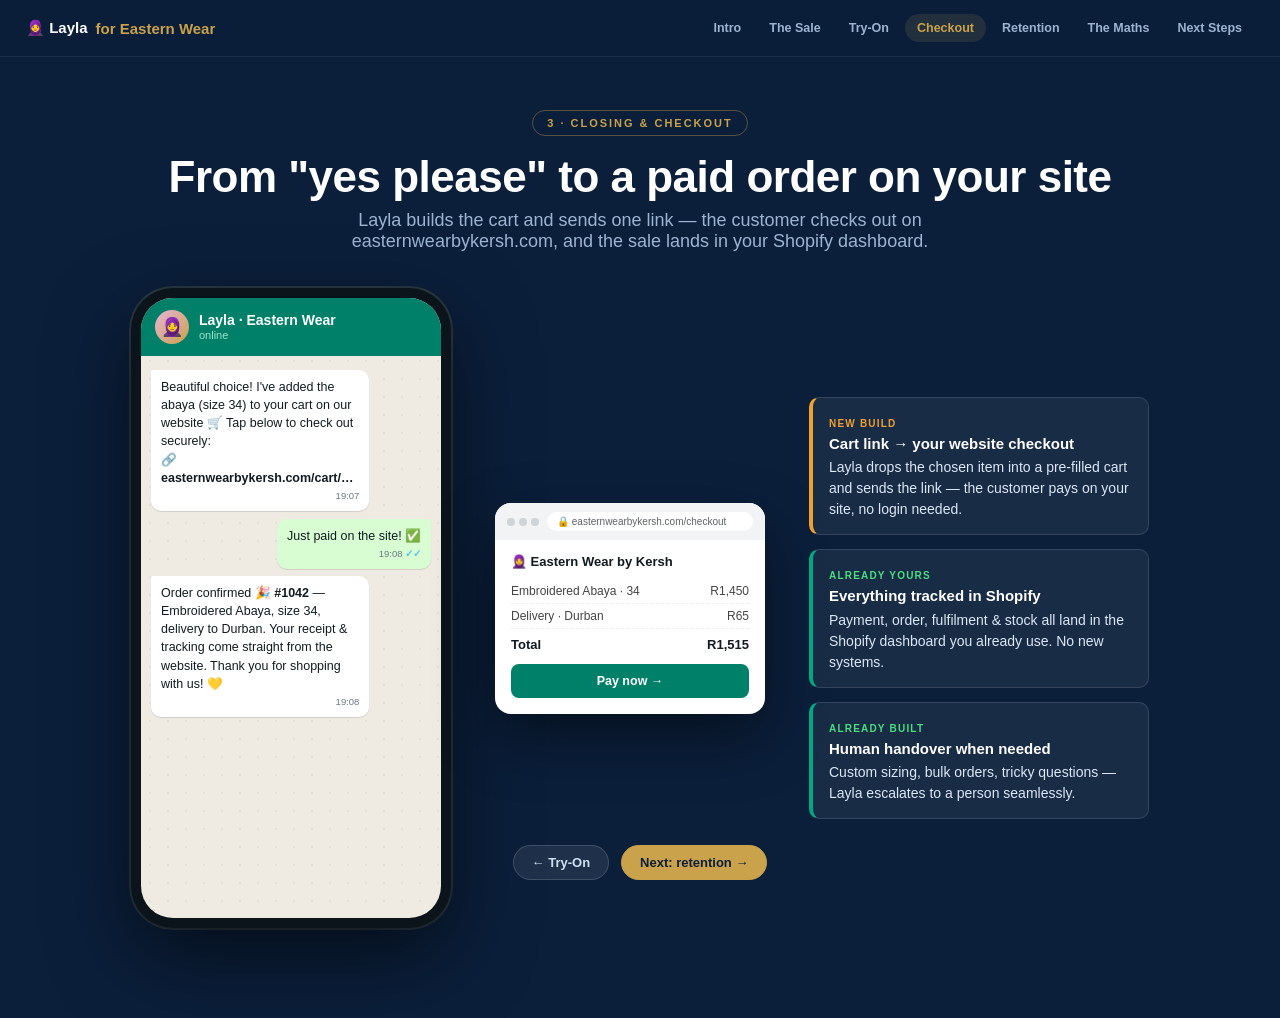
==== checkout.html @ 4622d0f3 "Multi-page pitch site: Layla repurposed for Eastern Wear Static site (one page per section) covering" ====
<!DOCTYPE html>
<html lang="en">
<head>
<meta charset="utf-8" />
<meta name="viewport" content="width=device-width, initial-scale=1" />
<title>Checkout — Layla for Eastern Wear</title>
<link rel="icon" href="data:image/svg+xml,<svg xmlns='http://www.w3.org/2000/svg' viewBox='0 0 100 100'><text y='.9em' font-size='90'>🧕</text></svg>" />
<link rel="stylesheet" href="styles.css" />
</head>
<body>

<nav class="topnav">
  <a class="brand" href="index.html">🧕 Layla <span>for Eastern Wear</span></a>
  <div class="links">
    <a href="index.html">Intro</a>
    <a href="conversation.html">The Sale</a>
    <a href="tryon.html">Try-On</a>
    <a href="checkout.html" class="on">Checkout</a>
    <a href="retention.html">Retention</a>
    <a href="reuse.html">The Maths</a>
    <a href="next-steps.html">Next Steps</a>
  </div>
</nav>

<section class="scene">
  <span class="scene-tag">3 · Closing &amp; checkout</span>
  <h2>From "yes please" to a paid order on your site</h2>
  <p class="sub">Layla builds the cart and sends one link — the customer checks out on easternwearbykersh.com, and the sale lands in your Shopify dashboard.</p>
  <div class="stage">
    <div class="phone"><div class="screen">
      <div class="wa-header"><div class="wa-avatar">🧕</div><div><div class="wa-name">Layla · Eastern Wear</div><div class="wa-sub online">online</div></div></div>
      <div class="chat">
        <div class="b in" style="animation-delay:.8s">Beautiful choice! I've added the abaya (size 34) to your cart on our website 🛒 Tap below to check out securely:<br/>🔗 <b>easternwearbykersh.com/cart/…</b><span class="t">19:07</span></div>
        <div class="b out" style="animation-delay:2.2s">Just paid on the site! ✅<span class="t">19:08 <span class="tick">✓✓</span></span></div>
        <div class="b in" style="animation-delay:3.6s">Order confirmed 🎉 <b>#1042</b> — Embroidered Abaya, size 34, delivery to Durban. Your receipt &amp; tracking come straight from the website. Thank you for shopping with us! 💛<span class="t">19:08</span></div>
      </div>
    </div></div>
    <div class="browser">
      <div class="bar"><span class="dots3"><i></i><i></i><i></i></span><span class="url">🔒 easternwearbykersh.com/checkout</span></div>
      <div class="body">
        <div class="shop">🧕 Eastern Wear by Kersh</div>
        <div class="line"><span>Embroidered Abaya · 34</span><span>R1,450</span></div>
        <div class="line"><span>Delivery · Durban</span><span>R65</span></div>
        <div class="tot"><span>Total</span><span>R1,515</span></div>
        <div class="pay">Pay now →</div>
      </div>
    </div>
    <div class="captions">
      <div class="cap-item new" style="animation-delay:1s"><span class="tag">New build</span><b>Cart link → your website checkout</b>Layla drops the chosen item into a pre-filled cart and sends the link — the customer pays on your site, no login needed.</div>
      <div class="cap-item keep" style="animation-delay:2.6s"><span class="tag">Already yours</span><b>Everything tracked in Shopify</b>Payment, order, fulfilment &amp; stock all land in the Shopify dashboard you already use. No new systems.</div>
      <div class="cap-item keep" style="animation-delay:4s"><span class="tag">Already built</span><b>Human handover when needed</b>Custom sizing, bulk orders, tricky questions — Layla escalates to a person seamlessly.</div>
    </div>
  </div>
</section>

<div class="pager">
  <a href="tryon.html">← Try-On</a>
  <a href="retention.html" class="primary">Next: retention →</a>
</div>

<script>
  const chat=document.querySelector('.chat');
  const end=Date.now()+12000;
  const iv=setInterval(()=>{chat.scrollTop=chat.scrollHeight;if(Date.now()>end)clearInterval(iv)},250);
</script>

</body>
</html>
---- styles.css ----
:root{
  --navy:#0b1f3b; --accent:#0a84ff; --gold:#c9a24b; --green:#00a884; --green-dark:#008069;
  --wa-bg:#efeae2; --wa-out:#d9fdd3; --ink:#111b21; --muted:#667781;
  --card:#ffffff; --border:#e3e3e3; --amber:#f0a030;
}
*{box-sizing:border-box;margin:0;padding:0}
html{scroll-behavior:smooth}
body{
  font-family:-apple-system,BlinkMacSystemFont,"Segoe UI",Roboto,Helvetica,Arial,sans-serif;
  background:var(--navy); color:var(--ink); overflow-x:hidden; min-height:100vh;
  display:flex; flex-direction:column;
}

/* ---------- top nav ---------- */
.topnav{
  position:fixed; top:0; left:0; right:0; z-index:50;
  display:flex; align-items:center; justify-content:space-between;
  padding:14px 26px; background:rgba(11,31,59,.85); backdrop-filter:blur(10px);
  border-bottom:1px solid rgba(255,255,255,.08);
}
.topnav .brand{color:#fff;font-weight:800;font-size:15px;text-decoration:none;display:flex;align-items:center;gap:8px}
.topnav .brand span{color:var(--gold)}
.topnav .links{display:flex;gap:4px}
.topnav .links a{
  color:#9db4d0;text-decoration:none;font-size:12.5px;font-weight:600;padding:7px 12px;border-radius:999px;transition:.2s;
}
.topnav .links a:hover{color:#fff;background:rgba(255,255,255,.08)}
.topnav .links a.on{color:var(--gold);background:rgba(201,162,75,.12)}

/* ---------- scene ---------- */
.scene{
  flex:1; display:flex; flex-direction:column; align-items:center; justify-content:center;
  padding:110px 24px 90px; position:relative;
}
.scene h2{
  font-size:clamp(26px,4vw,44px); color:#fff; font-weight:800; letter-spacing:-.5px;
  margin-bottom:8px; text-align:center;
}
.scene .sub{color:#9db4d0; font-size:clamp(14px,1.6vw,18px); margin-bottom:36px; text-align:center; max-width:640px}
.stage{display:flex; gap:44px; align-items:center; justify-content:center; flex-wrap:wrap; width:100%; max-width:1150px}
.scene-tag{
  display:inline-block; font-size:11px; font-weight:700; letter-spacing:.18em; text-transform:uppercase;
  color:var(--gold); border:1px solid rgba(201,162,75,.4); padding:6px 14px; border-radius:999px; margin-bottom:16px;
  opacity:0; transform:translateY(10px); animation:fadeUp .6s .1s forwards;
}

/* ---------- pager (prev / next) ---------- */
.pager{
  position:fixed; bottom:20px; left:0; right:0; z-index:40;
  display:flex; justify-content:center; gap:12px; pointer-events:none;
}
.pager a{
  pointer-events:auto; color:#cfe0f0; text-decoration:none; font-size:13px; font-weight:600;
  background:rgba(255,255,255,.08); border:1px solid rgba(255,255,255,.15);
  padding:9px 18px; border-radius:999px; transition:.2s;
}
.pager a:hover{background:rgba(255,255,255,.18);color:#fff}
.pager a.primary{background:var(--gold);border-color:var(--gold);color:#0b1f3b;font-weight:700}
.pager a.primary:hover{background:#d9b563}

/* ---------- phone ---------- */
.phone{
  width:320px; height:640px; background:#0b141a; border-radius:42px; padding:10px;
  box-shadow:0 30px 80px rgba(0,0,0,.55), 0 0 0 2px #2a3942; flex-shrink:0;
  opacity:0; transform:translateY(40px) scale(.95);
  animation:phoneIn .7s .2s cubic-bezier(.2,.8,.25,1) forwards;
}
.screen{width:100%; height:100%; border-radius:32px; overflow:hidden; display:flex; flex-direction:column;
  background:var(--wa-bg);
  background-image:radial-gradient(rgba(0,0,0,.045) 1px, transparent 1px); background-size:18px 18px;}
.wa-header{
  background:var(--green-dark); color:#fff; padding:12px 14px; display:flex; align-items:center; gap:10px; flex-shrink:0;
}
.wa-avatar{width:34px;height:34px;border-radius:50%;background:linear-gradient(135deg,#e8b4d8,#c9a24b);display:flex;align-items:center;justify-content:center;font-size:18px}
.wa-name{font-size:14px;font-weight:600;line-height:1.1}
.wa-sub{font-size:11px;opacity:.85}
.wa-sub.online{color:#b8f5d8}
.chat{flex:1;padding:14px 10px;display:flex;flex-direction:column;gap:8px;overflow:hidden}

/* ---------- bubbles ---------- */
.b{max-width:78%;padding:8px 10px;border-radius:10px;font-size:12.5px;line-height:1.45;position:relative;
  opacity:0;transform:translateY(14px) scale(.96);box-shadow:0 1px 1px rgba(0,0,0,.12);
  animation:bubbleIn .45s cubic-bezier(.2,.9,.3,1.2) forwards}
.b.in{align-self:flex-start;background:#fff;border-top-left-radius:2px}
.b.out{align-self:flex-end;background:var(--wa-out);border-top-right-radius:2px}
.b .t{display:block;font-size:9.5px;color:var(--muted);text-align:right;margin-top:2px}
.b .t .tick{color:#53bdeb;font-weight:700}
.b .cap{font-size:10.5px;color:var(--muted);margin-top:4px}
.b a{color:#0a84ff}

/* garment card inside bubble */
.garment{border-radius:8px;overflow:hidden;margin-bottom:6px}
.garment .img{height:110px;display:flex;align-items:center;justify-content:center;font-size:52px;
  background:linear-gradient(135deg,#f6d5e0 0%,#e8b4d8 40%,#b98ac9 100%)}
.garment.g2 .img{background:linear-gradient(135deg,#f8e3c0 0%,#e9b86a 45%,#b3712e 100%)}
.garment.g3 .img{background:linear-gradient(135deg,#cdeede 0%,#7fc8a9 45%,#2e8b74 100%)}
.garment .lbl{background:#f7f7f7;padding:6px 8px;font-size:11px;font-weight:600;display:flex;justify-content:space-between}
.garment .lbl .price{color:var(--green-dark)}

/* selfie / try-on images */
.photo{border-radius:8px;height:120px;display:flex;align-items:center;justify-content:center;font-size:56px;
  background:linear-gradient(160deg,#dfe9f3,#aebfd4);position:relative;overflow:hidden}
.photo.result{background:linear-gradient(160deg,#f6d5e0,#c9a24b)}
.photo .scanline{position:absolute;inset:0;background:linear-gradient(180deg,transparent,rgba(255,255,255,.7),transparent);
  transform:translateY(-100%)}
.processing .scanline{animation:scan 1.4s ease-in-out infinite}
.photo .after{position:absolute;inset:0;display:flex;align-items:center;justify-content:center;font-size:56px;
  background:linear-gradient(160deg,#fde6f0,#e8b4d8);opacity:0}
.done .after{animation:reveal .8s forwards}
.done .processing-tag{display:none}

/* typing indicator */
.dots{display:inline-flex;gap:4px;padding:4px 2px}
.dots i{width:7px;height:7px;border-radius:50%;background:#9aa5ad;animation:blink 1.2s infinite}
.dots i:nth-child(2){animation-delay:.2s}.dots i:nth-child(3){animation-delay:.4s}

/* ---------- browser mockup (website checkout) ---------- */
.browser{
  width:270px;background:#fff;border-radius:16px;overflow:hidden;flex-shrink:0;
  box-shadow:0 24px 60px rgba(0,0,0,.45);opacity:0;transform:translateY(40px) scale(.95);
  animation:phoneIn .7s 1s cubic-bezier(.2,.8,.25,1) forwards;
}
.browser .bar{display:flex;align-items:center;gap:8px;background:#f1f3f4;padding:9px 12px}
.browser .dots3{display:flex;gap:4px}
.browser .dots3 i{width:8px;height:8px;border-radius:50%;background:#cfd4d8}
.browser .url{flex:1;background:#fff;border-radius:999px;font-size:10px;color:#5f6368;padding:4px 10px;
  overflow:hidden;white-space:nowrap;text-overflow:ellipsis}
.browser .body{padding:14px 16px 16px}
.browser .shop{font-size:13px;font-weight:700;color:var(--ink);margin-bottom:10px;display:flex;align-items:center;gap:6px}
.browser .line{display:flex;justify-content:space-between;font-size:12px;color:#444;padding:5px 0;border-bottom:1px dashed #eee}
.browser .tot{display:flex;justify-content:space-between;font-size:13px;font-weight:800;padding-top:8px;color:var(--ink)}
.browser .pay{margin-top:12px;background:var(--green-dark);color:#fff;text-align:center;font-size:12.5px;
  font-weight:700;padding:10px;border-radius:8px}

/* floating side captions */
.captions{display:flex;flex-direction:column;gap:14px;max-width:340px}
.cap-item{
  background:rgba(255,255,255,.06);border:1px solid rgba(255,255,255,.12);border-left:4px solid var(--gold);
  border-radius:10px;padding:14px 16px;color:#dce8f5;font-size:14px;line-height:1.5;
  opacity:0;transform:translateX(24px); animation:slideL .55s forwards;
}
.cap-item b{color:#fff;display:block;font-size:15px;margin-bottom:2px}
.cap-item .tag{font-size:10px;font-weight:700;letter-spacing:.12em;text-transform:uppercase;color:var(--gold)}
.cap-item.new{border-left-color:var(--amber)}
.cap-item.new .tag{color:var(--amber)}
.cap-item.keep{border-left-color:var(--green)}
.cap-item.keep .tag{color:#4ade80}

/* ---------- pipeline ---------- */
.pipe{display:flex;align-items:center;gap:0;flex-wrap:wrap;justify-content:center;max-width:1000px}
.node{
  background:#fff;border-radius:14px;padding:16px 18px;min-width:130px;text-align:center;
  box-shadow:0 8px 24px rgba(0,0,0,.35);opacity:0;transform:translateY(24px);
  animation:fadeUp .5s forwards;
}
.node .day{font-size:10px;font-weight:700;letter-spacing:.12em;color:var(--muted);text-transform:uppercase}
.node .emoji{font-size:30px;margin:6px 0 4px}
.node .what{font-size:12px;font-weight:600;color:var(--ink)}
.node.reply{border:2px solid var(--green);background:#f0fdf6}
.connector{width:44px;height:3px;background:repeating-linear-gradient(90deg,var(--gold) 0 8px,transparent 8px 14px);
  opacity:0;position:relative; animation:fadeIn .4s forwards}
.connector::after{content:"";position:absolute;right:-2px;top:-4px;border:5px solid transparent;border-left-color:var(--gold)}
.pipe-branch{display:flex;gap:32px;margin-top:26px;flex-wrap:wrap;justify-content:center}
.outcome{
  border-radius:12px;padding:12px 18px;font-size:13px;font-weight:600;color:#fff;display:flex;gap:10px;align-items:center;
  opacity:0;transform:scale(.85); animation:pop .5s forwards;
}
.outcome.noreply{background:#4a5a6a}
.outcome.sale{background:var(--green-dark)}

/* ---------- keep vs build ---------- */
.blocks{display:grid;grid-template-columns:repeat(auto-fit,minmax(150px,1fr));gap:14px;max-width:960px;width:100%}
.block{
  background:rgba(255,255,255,.05);border:1px solid rgba(255,255,255,.1);border-radius:14px;
  padding:18px 14px;text-align:center;color:#cfe0f0;opacity:0;transform:translateY(20px) scale(.95);
  animation:fadeUp .5s forwards;
}
.block .e{font-size:30px;margin-bottom:8px}
.block .n{font-size:13px;font-weight:700;color:#fff}
.block .st{font-size:10px;font-weight:700;letter-spacing:.1em;text-transform:uppercase;margin-top:6px;display:inline-block;
  padding:3px 10px;border-radius:999px}
.block.keep .st{background:rgba(0,168,132,.18);color:#4ade80}
.block.new{border-color:rgba(240,160,48,.5);background:rgba(240,160,48,.07)}
.block.new .st{background:rgba(240,160,48,.18);color:var(--amber)}
.reuse-bar{margin-top:40px;max-width:960px;width:100%}
.reuse-track{height:34px;border-radius:999px;background:rgba(255,255,255,.08);overflow:hidden;display:flex;border:1px solid rgba(255,255,255,.12)}
.reuse-keep{height:100%;background:linear-gradient(90deg,#0a84ff,#00a884);width:0;animation:fillK 1.4s .8s cubic-bezier(.3,.7,.3,1) forwards}
.reuse-new{height:100%;background:linear-gradient(90deg,#f0a030,#e07820);width:0;animation:fillN 1.4s .8s cubic-bezier(.3,.7,.3,1) forwards}
.reuse-labels{display:flex;justify-content:space-between;margin-top:10px;font-size:13px;flex-wrap:wrap;gap:8px}
.reuse-labels .k{color:#4ade80;font-weight:700}
.reuse-labels .n{color:var(--amber);font-weight:700}

/* ---------- title page ---------- */
.title-scene{background:radial-gradient(1200px 600px at 50% -10%,#123058,var(--navy))}
.brand-badge{
  width:96px;height:96px;border-radius:28px;background:linear-gradient(135deg,#e8b4d8,#c9a24b);
  display:flex;align-items:center;justify-content:center;font-size:48px;
  box-shadow:0 20px 60px rgba(201,162,75,.35);opacity:0;transform:scale(.6) rotate(-8deg);
  animation:popIn .8s .2s cubic-bezier(.2,.9,.3,1.4) forwards;
}
.title-main{font-size:clamp(38px,6vw,72px)!important;margin-top:26px!important}
.title-main .gold{color:var(--gold)}
.title-sub{opacity:0;animation:fadeUp .7s .7s forwards}
.title-cta{
  margin-top:34px;display:inline-block;background:var(--gold);color:#0b1f3b;text-decoration:none;
  font-weight:800;font-size:15px;padding:14px 34px;border-radius:999px;opacity:0;transform:translateY(16px);
  animation:fadeUp .7s 1.1s forwards; box-shadow:0 12px 40px rgba(201,162,75,.35); transition:.2s;
}
.title-cta:hover{background:#d9b563;transform:translateY(-2px)}

/* chips */
.chips{display:flex;flex-wrap:wrap;gap:14px;justify-content:center;max-width:800px}
.chip{
  background:rgba(255,255,255,.06);border:1px solid rgba(255,255,255,.14);color:#dce8f5;
  padding:14px 22px;border-radius:999px;font-size:15px;font-weight:600;display:flex;gap:10px;align-items:center;
  opacity:0;transform:translateY(16px); animation:fadeUp .45s forwards;
}

/* next steps */
.steps{display:flex;flex-direction:column;gap:14px;max-width:560px;width:100%}
.step{display:flex;gap:16px;align-items:center;background:rgba(255,255,255,.05);border:1px solid rgba(255,255,255,.1);
  border-radius:14px;padding:16px 20px;opacity:0;transform:translateX(-20px); animation:slideL .5s forwards}
.step .num{width:36px;height:36px;border-radius:50%;background:var(--accent);color:#fff;font-weight:800;
  display:flex;align-items:center;justify-content:center;flex-shrink:0}
.step .txt{color:#dce8f5;font-size:15px}
.step .txt b{color:#fff}

/* generic delayed fade */
.fade{opacity:0;animation:fadeUp .8s forwards}

/* ---------- keyframes ---------- */
@keyframes bubbleIn{to{opacity:1;transform:translateY(0) scale(1)}}
@keyframes phoneIn{to{opacity:1;transform:translateY(0) scale(1)}}
@keyframes fadeUp{to{opacity:1;transform:translateY(0)}}
@keyframes fadeIn{to{opacity:1}}
@keyframes slideL{to{opacity:1;transform:translateX(0)}}
@keyframes pop{to{opacity:1;transform:scale(1)}}
@keyframes popIn{to{opacity:1;transform:scale(1) rotate(0)}}
@keyframes blink{0%,80%,100%{opacity:.3}40%{opacity:1}}
@keyframes scan{0%{transform:translateY(-100%)}100%{transform:translateY(100%)}}
@keyframes reveal{to{opacity:1}}
@keyframes fillK{to{width:82%}}
@keyframes fillN{to{width:18%}}

@media (max-width:920px){
  .phone{width:290px;height:580px}
  .stage{gap:24px}
  .topnav{flex-wrap:wrap;gap:6px;padding:10px 14px}
  .topnav .links{flex-wrap:wrap}
}
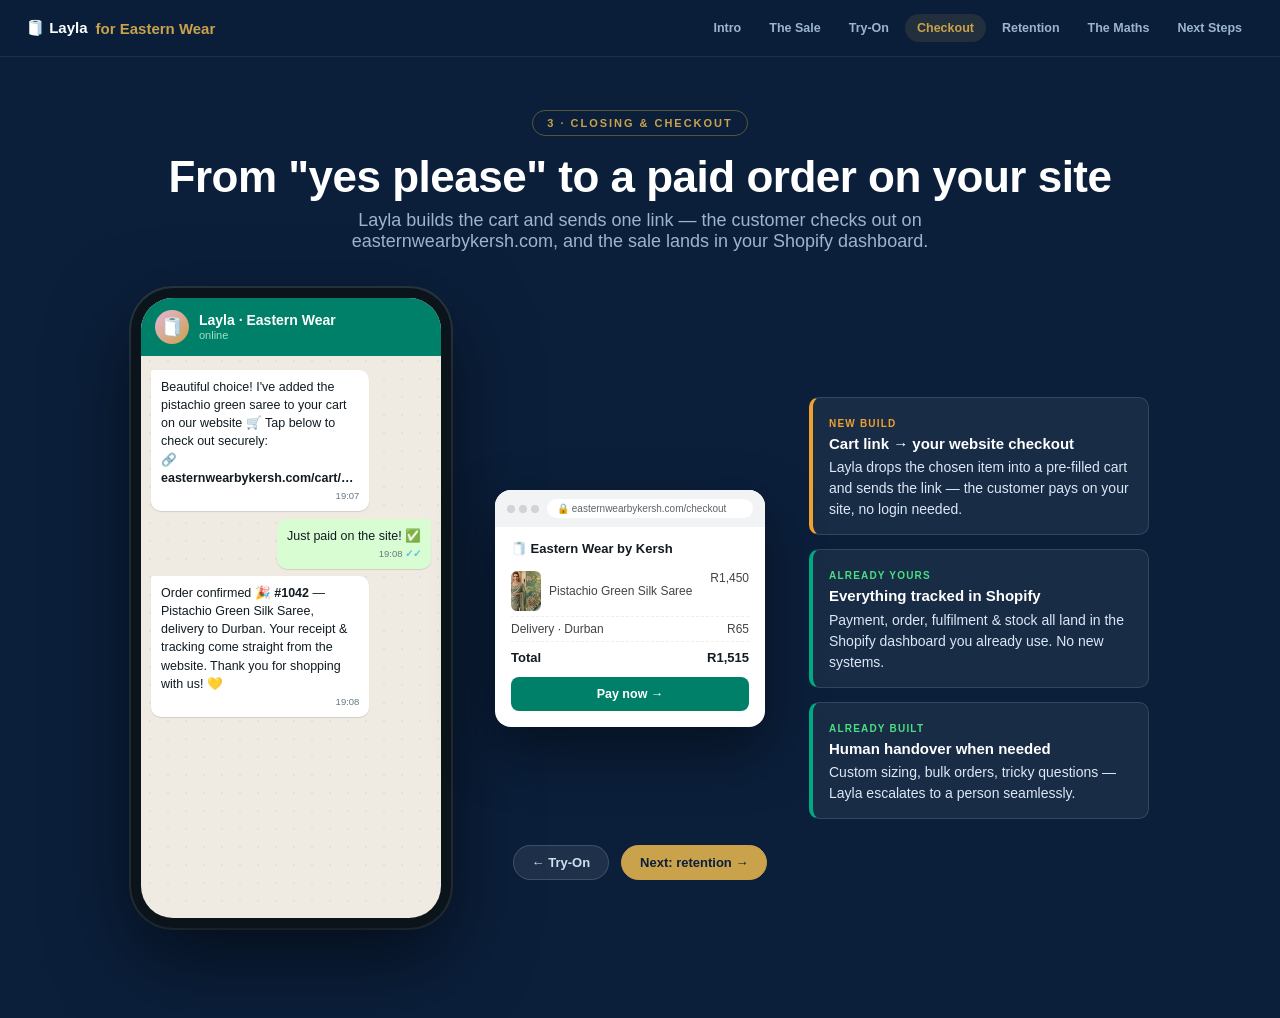
==== commit 6d9be824: "Use real Kersh catalogue products instead of abaya placeholders The client sells sarees, lehengas, a" ====
--- a/checkout.html
+++ b/checkout.html
@@ -4,13 +4,13 @@
 <meta charset="utf-8" />
 <meta name="viewport" content="width=device-width, initial-scale=1" />
 <title>Checkout — Layla for Eastern Wear</title>
-<link rel="icon" href="data:image/svg+xml,<svg xmlns='http://www.w3.org/2000/svg' viewBox='0 0 100 100'><text y='.9em' font-size='90'>🧕</text></svg>" />
+<link rel="icon" href="data:image/svg+xml,<svg xmlns='http://www.w3.org/2000/svg' viewBox='0 0 100 100'><text y='.9em' font-size='90'>🧻</text></svg>" />
 <link rel="stylesheet" href="styles.css" />
 </head>
 <body>
 
 <nav class="topnav">
-  <a class="brand" href="index.html">🧕 Layla <span>for Eastern Wear</span></a>
+  <a class="brand" href="index.html">🧻 Layla <span>for Eastern Wear</span></a>
   <div class="links">
     <a href="index.html">Intro</a>
     <a href="conversation.html">The Sale</a>
@@ -28,18 +28,18 @@
   <p class="sub">Layla builds the cart and sends one link — the customer checks out on easternwearbykersh.com, and the sale lands in your Shopify dashboard.</p>
   <div class="stage">
     <div class="phone"><div class="screen">
-      <div class="wa-header"><div class="wa-avatar">🧕</div><div><div class="wa-name">Layla · Eastern Wear</div><div class="wa-sub online">online</div></div></div>
+      <div class="wa-header"><div class="wa-avatar">🧻</div><div><div class="wa-name">Layla · Eastern Wear</div><div class="wa-sub online">online</div></div></div>
       <div class="chat">
-        <div class="b in" style="animation-delay:.8s">Beautiful choice! I've added the abaya (size 34) to your cart on our website 🛒 Tap below to check out securely:<br/>🔗 <b>easternwearbykersh.com/cart/…</b><span class="t">19:07</span></div>
+        <div class="b in" style="animation-delay:.8s">Beautiful choice! I've added the pistachio green saree to your cart on our website 🛒 Tap below to check out securely:<br/>🔗 <b>easternwearbykersh.com/cart/…</b><span class="t">19:07</span></div>
         <div class="b out" style="animation-delay:2.2s">Just paid on the site! ✅<span class="t">19:08 <span class="tick">✓✓</span></span></div>
-        <div class="b in" style="animation-delay:3.6s">Order confirmed 🎉 <b>#1042</b> — Embroidered Abaya, size 34, delivery to Durban. Your receipt &amp; tracking come straight from the website. Thank you for shopping with us! 💛<span class="t">19:08</span></div>
+        <div class="b in" style="animation-delay:3.6s">Order confirmed 🎉 <b>#1042</b> — Pistachio Green Silk Saree, delivery to Durban. Your receipt &amp; tracking come straight from the website. Thank you for shopping with us! 💛<span class="t">19:08</span></div>
       </div>
     </div></div>
     <div class="browser">
       <div class="bar"><span class="dots3"><i></i><i></i><i></i></span><span class="url">🔒 easternwearbykersh.com/checkout</span></div>
       <div class="body">
-        <div class="shop">🧕 Eastern Wear by Kersh</div>
-        <div class="line"><span>Embroidered Abaya · 34</span><span>R1,450</span></div>
+        <div class="shop">🧻 Eastern Wear by Kersh</div>
+        <div class="line"><span class="thumb-wrap"><img src="products/pistachio-green-saree.jpg" alt=""/>Pistachio Green Silk Saree</span><span>R1,450</span></div>
         <div class="line"><span>Delivery · Durban</span><span>R65</span></div>
         <div class="tot"><span>Total</span><span>R1,515</span></div>
         <div class="pay">Pay now →</div>
--- a/styles.css
+++ b/styles.css
@@ -134,6 +134,8 @@
 
 /* floating side captions */
 .captions{display:flex;flex-direction:column;gap:14px;max-width:340px}
+.captions.cap-row{flex-direction:row;max-width:900px;justify-content:center;flex-wrap:wrap}
+.captions.cap-row .cap-item{flex:1;min-width:220px}
 .cap-item{
   background:rgba(255,255,255,.06);border:1px solid rgba(255,255,255,.12);border-left:4px solid var(--gold);
   border-radius:10px;padding:14px 16px;color:#dce8f5;font-size:14px;line-height:1.5;
@@ -228,6 +230,19 @@
 /* generic delayed fade */
 .fade{opacity:0;animation:fadeUp .8s forwards}
 
+/* ---------- real product images ---------- */
+.garment .img{height:150px}
+.garment .img img{width:100%;height:100%;object-fit:cover;object-position:top;display:block}
+.garment .lbl{flex-wrap:wrap;gap:2px 8px}
+.mini{display:flex;gap:6px;margin:7px 0 2px}
+.mini .garment{flex:1;min-width:0}
+.mini .garment .img{height:84px}
+.mini .garment .lbl{display:block;font-size:9.5px;padding:5px 6px}
+.mini .garment .lbl .price{display:block;text-align:right}
+.photo .after img,.photo.result img{width:100%;height:100%;object-fit:cover;object-position:top;display:block}
+.browser .line .thumb-wrap{display:flex;align-items:center;gap:8px;min-width:0}
+.browser .line .thumb-wrap img{width:30px;height:40px;object-fit:cover;border-radius:6px;flex-shrink:0}
+
 /* ---------- keyframes ---------- */
 @keyframes bubbleIn{to{opacity:1;transform:translateY(0) scale(1)}}
 @keyframes phoneIn{to{opacity:1;transform:translateY(0) scale(1)}}
@@ -243,8 +258,47 @@
 @keyframes fillN{to{width:18%}}
 
 @media (max-width:920px){
-  .phone{width:290px;height:580px}
-  .stage{gap:24px}
-  .topnav{flex-wrap:wrap;gap:6px;padding:10px 14px}
-  .topnav .links{flex-wrap:wrap}
-}
+  .stage{gap:28px}
+  .captions{max-width:100%}
+  .cap-row{flex-direction:column;max-width:100%;align-items:stretch}
+  /* pipeline turns vertical */
+  .pipe{flex-direction:column}
+  .connector{width:3px;height:30px;background:repeating-linear-gradient(180deg,var(--gold) 0 8px,transparent 8px 14px)}
+  .connector::after{right:-3.5px;top:auto;bottom:-8px;border-left-color:transparent;border-top-color:var(--gold)}
+  .pipe-branch{flex-direction:column;gap:12px;align-items:center}
+  .reuse-labels{flex-direction:column;gap:4px}
+}
+
+@media (max-width:640px){
+  /* nav: brand row + horizontally scrollable links */
+  .topnav{padding:10px 14px;flex-wrap:wrap;row-gap:6px}
+  .topnav .brand{font-size:14px;white-space:nowrap}
+  .topnav .links{width:100%;flex-wrap:nowrap;overflow-x:auto;-webkit-overflow-scrolling:touch;scrollbar-width:none;padding-bottom:2px}
+  .topnav .links::-webkit-scrollbar{display:none}
+  .topnav .links a{font-size:12px;padding:6px 10px;white-space:nowrap;flex-shrink:0}
+
+  .scene{padding:120px 16px 100px}
+  .scene h2{font-size:clamp(24px,7.5vw,34px)}
+  .scene .sub{font-size:14px;margin-bottom:28px;padding:0 8px}
+  .scene-tag{font-size:10px}
+
+  .phone{width:min(300px,88vw);height:560px}
+  .browser{width:min(300px,88vw)}
+
+  .node{min-width:110px;padding:14px 16px;width:min(240px,80vw)}
+  .blocks{grid-template-columns:repeat(2,1fr);gap:10px}
+  .block{padding:14px 10px}
+  .block .e{font-size:24px}
+  .block .n{font-size:12px}
+  .reuse-track{height:26px}
+  .reuse-bar{margin-top:28px}
+
+  .chip{padding:11px 16px;font-size:13.5px}
+  .step{padding:13px 14px;gap:12px}
+  .step .num{width:30px;height:30px;font-size:14px}
+  .step .txt{font-size:14px}
+
+  .cap-item{padding:12px 14px;font-size:13.5px}
+  .pager{bottom:14px;gap:8px;padding:0 12px}
+  .pager a{padding:9px 14px;font-size:12.5px}
+}
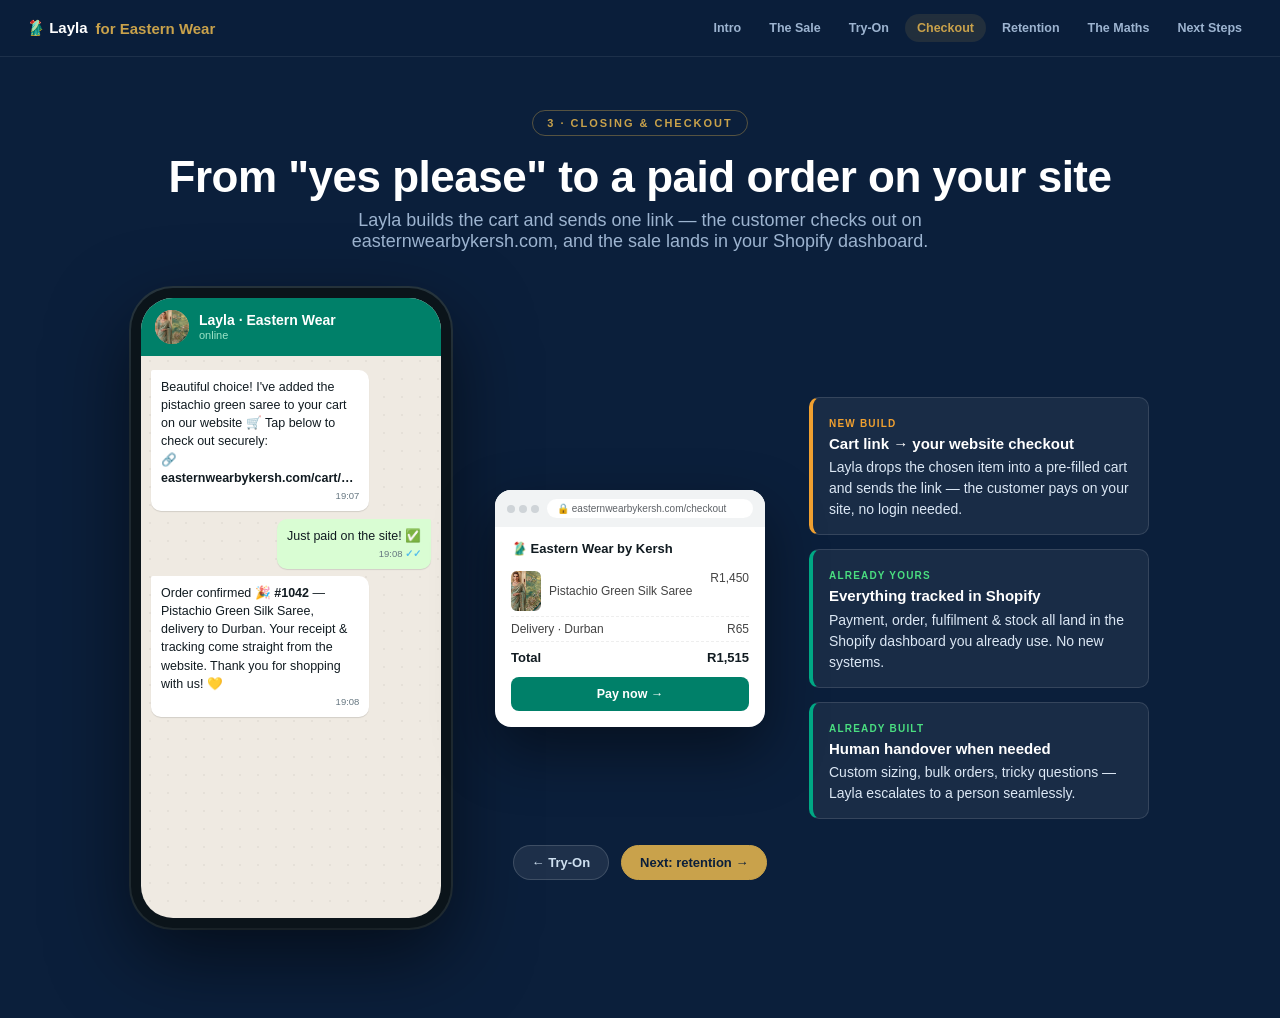
==== commit 64faeb2b: "Fix wrong emoji (roll of paper) and use real product photo for avatar The previous swap used U+1F9FB" ====
--- a/checkout.html
+++ b/checkout.html
@@ -4,13 +4,13 @@
 <meta charset="utf-8" />
 <meta name="viewport" content="width=device-width, initial-scale=1" />
 <title>Checkout — Layla for Eastern Wear</title>
-<link rel="icon" href="data:image/svg+xml,<svg xmlns='http://www.w3.org/2000/svg' viewBox='0 0 100 100'><text y='.9em' font-size='90'>🧻</text></svg>" />
+<link rel="icon" href="products/pistachio-green-saree.jpg" />
 <link rel="stylesheet" href="styles.css" />
 </head>
 <body>
 
 <nav class="topnav">
-  <a class="brand" href="index.html">🧻 Layla <span>for Eastern Wear</span></a>
+  <a class="brand" href="index.html">🥻 Layla <span>for Eastern Wear</span></a>
   <div class="links">
     <a href="index.html">Intro</a>
     <a href="conversation.html">The Sale</a>
@@ -28,7 +28,7 @@
   <p class="sub">Layla builds the cart and sends one link — the customer checks out on easternwearbykersh.com, and the sale lands in your Shopify dashboard.</p>
   <div class="stage">
     <div class="phone"><div class="screen">
-      <div class="wa-header"><div class="wa-avatar">🧻</div><div><div class="wa-name">Layla · Eastern Wear</div><div class="wa-sub online">online</div></div></div>
+      <div class="wa-header"><div class="wa-avatar"><img src="products/pistachio-green-saree.jpg" alt="Layla"/></div><div><div class="wa-name">Layla · Eastern Wear</div><div class="wa-sub online">online</div></div></div>
       <div class="chat">
         <div class="b in" style="animation-delay:.8s">Beautiful choice! I've added the pistachio green saree to your cart on our website 🛒 Tap below to check out securely:<br/>🔗 <b>easternwearbykersh.com/cart/…</b><span class="t">19:07</span></div>
         <div class="b out" style="animation-delay:2.2s">Just paid on the site! ✅<span class="t">19:08 <span class="tick">✓✓</span></span></div>
@@ -38,7 +38,7 @@
     <div class="browser">
       <div class="bar"><span class="dots3"><i></i><i></i><i></i></span><span class="url">🔒 easternwearbykersh.com/checkout</span></div>
       <div class="body">
-        <div class="shop">🧻 Eastern Wear by Kersh</div>
+        <div class="shop">🥻 Eastern Wear by Kersh</div>
         <div class="line"><span class="thumb-wrap"><img src="products/pistachio-green-saree.jpg" alt=""/>Pistachio Green Silk Saree</span><span>R1,450</span></div>
         <div class="line"><span>Delivery · Durban</span><span>R65</span></div>
         <div class="tot"><span>Total</span><span>R1,515</span></div>
--- a/styles.css
+++ b/styles.css
@@ -243,6 +243,10 @@
 .browser .line .thumb-wrap{display:flex;align-items:center;gap:8px;min-width:0}
 .browser .line .thumb-wrap img{width:30px;height:40px;object-fit:cover;border-radius:6px;flex-shrink:0}
 
+.wa-avatar img{width:100%;height:100%;object-fit:cover;object-position:top;border-radius:50%}
+.brand-badge{overflow:hidden}
+.brand-badge img{width:100%;height:100%;object-fit:cover;object-position:top}
+
 /* ---------- keyframes ---------- */
 @keyframes bubbleIn{to{opacity:1;transform:translateY(0) scale(1)}}
 @keyframes phoneIn{to{opacity:1;transform:translateY(0) scale(1)}}
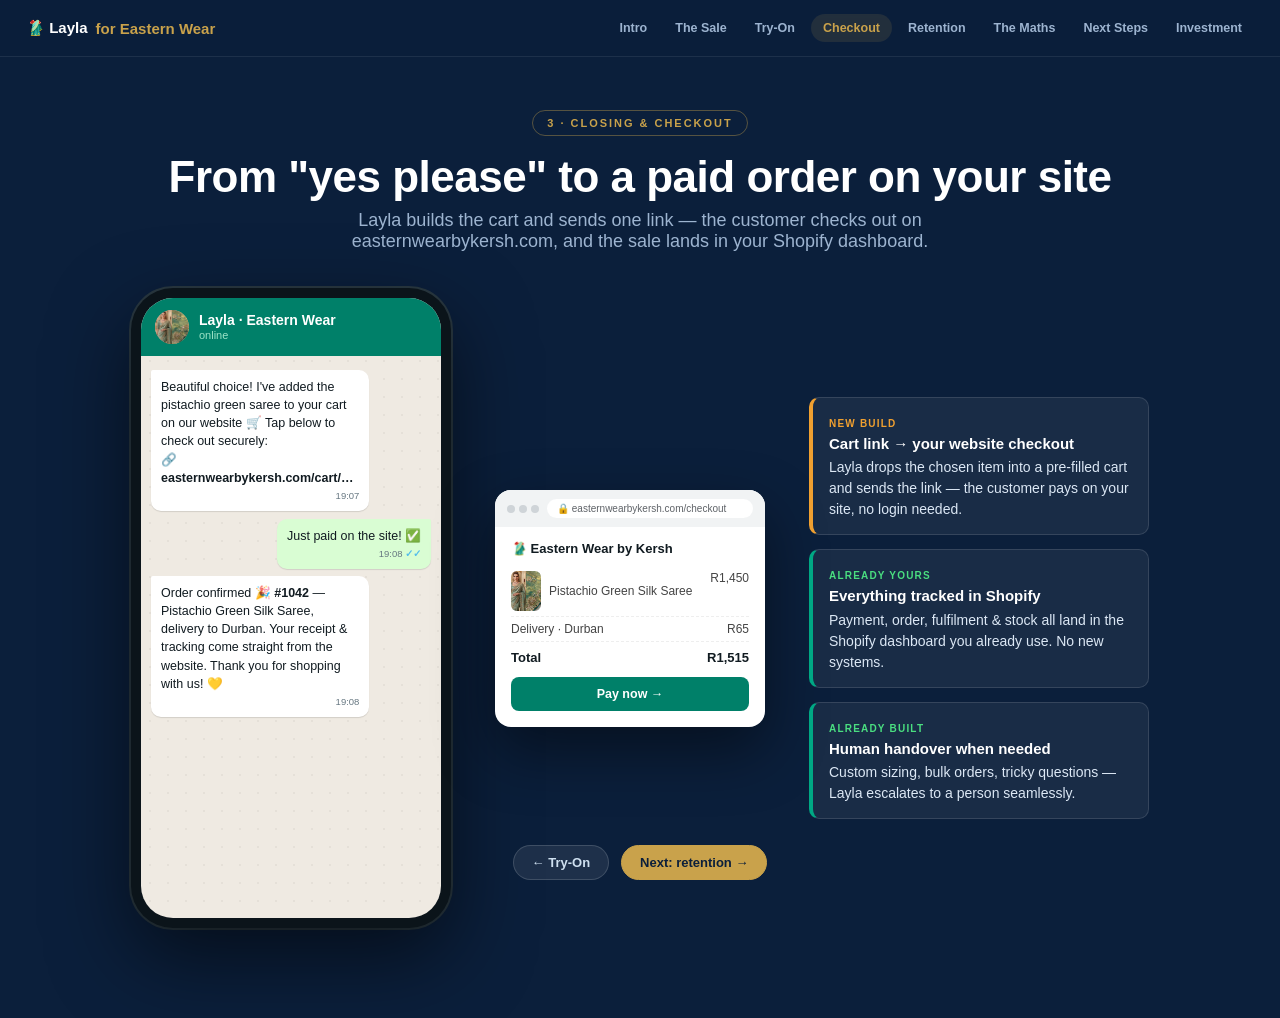
==== commit 14383495: "Add Investment page: R15,000 once-off build cost New final slide (costing.html) itemising the build " ====
--- a/checkout.html
+++ b/checkout.html
@@ -19,6 +19,7 @@
     <a href="retention.html">Retention</a>
     <a href="reuse.html">The Maths</a>
     <a href="next-steps.html">Next Steps</a>
+    <a href="costing.html">Investment</a>
   </div>
 </nav>
 
--- a/styles.css
+++ b/styles.css
@@ -247,6 +247,24 @@
 .brand-badge{overflow:hidden}
 .brand-badge img{width:100%;height:100%;object-fit:cover;object-position:top}
 
+/* ---------- investment / costing ---------- */
+.price-card{background:rgba(255,255,255,.05);border:1px solid rgba(255,255,255,.12);border-radius:16px;
+  padding:10px 24px 18px;max-width:620px;width:100%;opacity:0;transform:translateY(20px);animation:fadeUp .6s .3s forwards}
+.prow{display:flex;justify-content:space-between;align-items:center;gap:18px;padding:12px 0;
+  border-bottom:1px dashed rgba(255,255,255,.12);opacity:0;transform:translateY(10px);animation:fadeUp .5s forwards}
+.prow .pt{display:flex;flex-direction:column;gap:2px;min-width:0}
+.prow .pl{color:#fff;font-size:14px;font-weight:700}
+.prow .pd{color:#8fa5c0;font-size:11.5px;line-height:1.4}
+.prow .pv{color:var(--gold);font-weight:800;font-size:15px;white-space:nowrap;flex-shrink:0}
+.prow.inc .pv{color:#4ade80;font-size:11px;font-weight:800;letter-spacing:.08em;text-transform:uppercase}
+.ptotal{display:flex;justify-content:space-between;align-items:center;padding:16px 0 4px;opacity:0;transform:translateY(10px);animation:fadeUp .6s forwards}
+.ptotal .tl{color:#fff;font-weight:800;font-size:15px}
+.ptotal .tv{color:var(--gold);font-weight:800;font-size:28px;letter-spacing:-.5px}
+.run-strip{display:flex;gap:10px;flex-wrap:wrap;justify-content:center;max-width:760px;margin-top:20px}
+.run-chip{background:rgba(255,255,255,.05);border:1px solid rgba(255,255,255,.1);border-radius:999px;
+  padding:8px 16px;color:#9db4d0;font-size:12px;opacity:0;transform:translateY(10px);animation:fadeUp .5s forwards}
+.run-chip b{color:#dce8f5;font-weight:700}
+
 /* ---------- keyframes ---------- */
 @keyframes bubbleIn{to{opacity:1;transform:translateY(0) scale(1)}}
 @keyframes phoneIn{to{opacity:1;transform:translateY(0) scale(1)}}
@@ -305,4 +323,9 @@
   .cap-item{padding:12px 14px;font-size:13.5px}
   .pager{bottom:14px;gap:8px;padding:0 12px}
   .pager a{padding:9px 14px;font-size:12.5px}
-}
+  .price-card{padding:6px 16px 14px}
+  .prow{gap:10px;padding:10px 0}
+  .prow .pv{font-size:13.5px}
+  .ptotal .tv{font-size:24px}
+  .run-chip{font-size:11px;padding:7px 12px}
+}
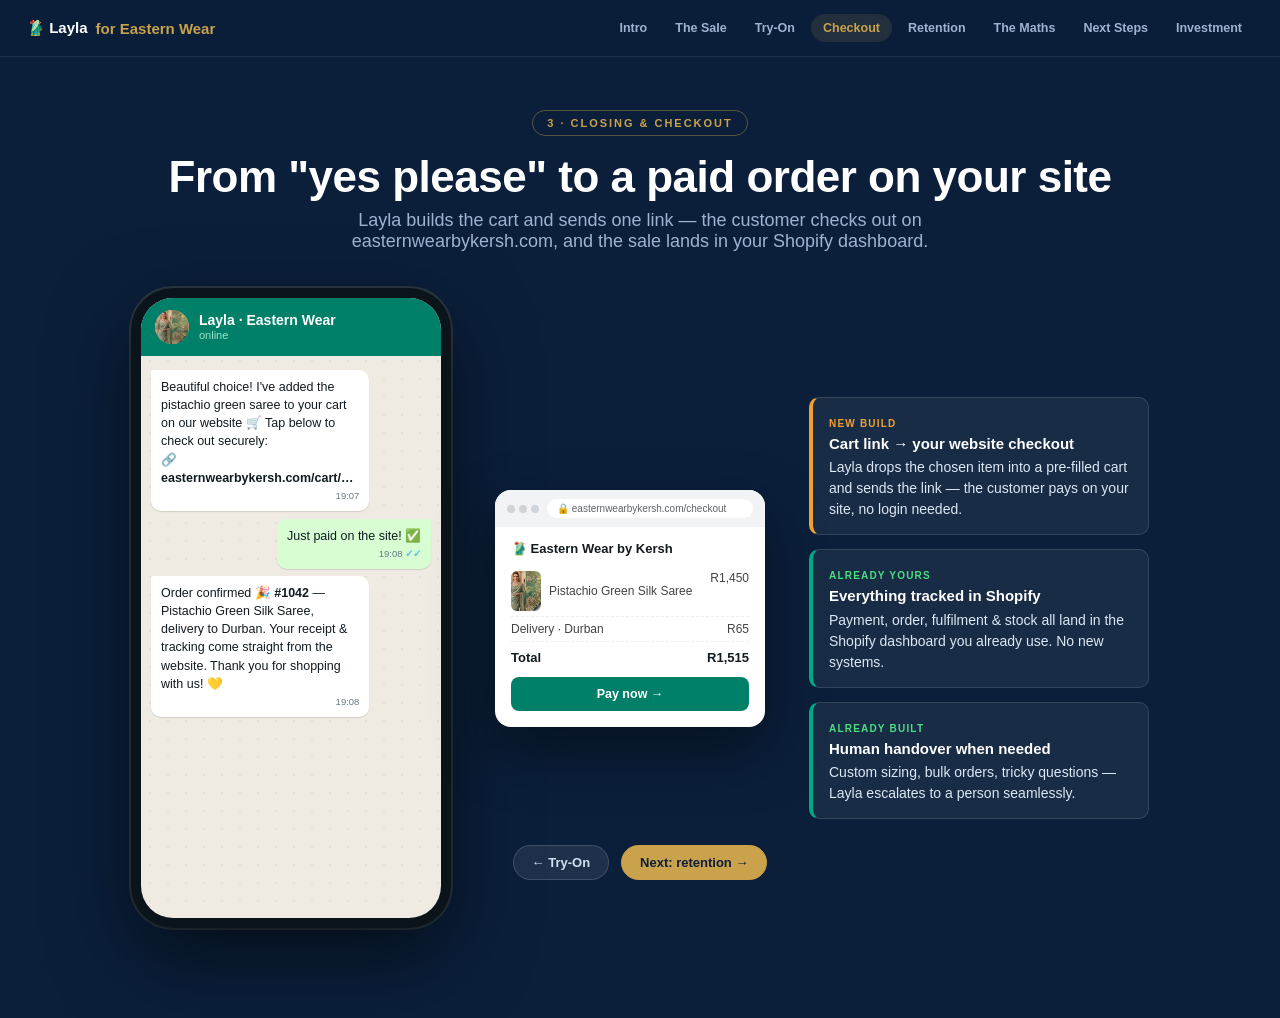
==== commit f9863d17: "Chat starts at the first message and scrolls down as replies arrive The old autoscroll pinned the vi" ====
--- a/checkout.html
+++ b/checkout.html
@@ -60,9 +60,16 @@
 </div>
 
 <script>
+  // scroll down naturally as each new message arrives (like a real phone)
   const chat=document.querySelector('.chat');
-  const end=Date.now()+12000;
-  const iv=setInterval(()=>{chat.scrollTop=chat.scrollHeight;if(Date.now()>end)clearInterval(iv)},250);
+  document.querySelectorAll('.chat .b').forEach(b=>{
+    b.addEventListener('animationstart',()=>{
+      const cb=chat.getBoundingClientRect(),bb=b.getBoundingClientRect();
+      let d=bb.bottom-cb.bottom;
+      if(d>0&&bb.top-d<cb.top)d=bb.top-cb.top;
+      if(d>0)chat.scrollBy({top:d,behavior:'smooth'});
+    });
+  });
 </script>
 
 </body>
--- a/styles.css
+++ b/styles.css
@@ -249,17 +249,13 @@
 
 /* ---------- investment / costing ---------- */
 .price-card{background:rgba(255,255,255,.05);border:1px solid rgba(255,255,255,.12);border-radius:16px;
-  padding:10px 24px 18px;max-width:620px;width:100%;opacity:0;transform:translateY(20px);animation:fadeUp .6s .3s forwards}
-.prow{display:flex;justify-content:space-between;align-items:center;gap:18px;padding:12px 0;
-  border-bottom:1px dashed rgba(255,255,255,.12);opacity:0;transform:translateY(10px);animation:fadeUp .5s forwards}
-.prow .pt{display:flex;flex-direction:column;gap:2px;min-width:0}
-.prow .pl{color:#fff;font-size:14px;font-weight:700}
-.prow .pd{color:#8fa5c0;font-size:11.5px;line-height:1.4}
-.prow .pv{color:var(--gold);font-weight:800;font-size:15px;white-space:nowrap;flex-shrink:0}
-.prow.inc .pv{color:#4ade80;font-size:11px;font-weight:800;letter-spacing:.08em;text-transform:uppercase}
-.ptotal{display:flex;justify-content:space-between;align-items:center;padding:16px 0 4px;opacity:0;transform:translateY(10px);animation:fadeUp .6s forwards}
-.ptotal .tl{color:#fff;font-weight:800;font-size:15px}
-.ptotal .tv{color:var(--gold);font-weight:800;font-size:28px;letter-spacing:-.5px}
+  padding:26px 30px 20px;max-width:520px;width:100%;opacity:0;transform:translateY(20px);animation:fadeUp .6s .3s forwards;text-align:center}
+.ptotal{display:flex;justify-content:space-between;align-items:center;opacity:0;transform:translateY(10px);animation:fadeUp .6s forwards}
+.ptotal.big{flex-direction:column;gap:6px}
+.ptotal .tl{color:#9db4d0;font-weight:700;font-size:13px;letter-spacing:.14em;text-transform:uppercase}
+.ptotal .tv{color:var(--gold);font-weight:800;font-size:52px;letter-spacing:-1px}
+.ptotal.big .tv{font-size:56px}
+.pnote{margin-top:14px;color:#8fa5c0;font-size:12.5px;opacity:0;animation:fadeUp .6s forwards}
 .run-strip{display:flex;gap:10px;flex-wrap:wrap;justify-content:center;max-width:760px;margin-top:20px}
 .run-chip{background:rgba(255,255,255,.05);border:1px solid rgba(255,255,255,.1);border-radius:999px;
   padding:8px 16px;color:#9db4d0;font-size:12px;opacity:0;transform:translateY(10px);animation:fadeUp .5s forwards}
@@ -323,9 +319,7 @@
   .cap-item{padding:12px 14px;font-size:13.5px}
   .pager{bottom:14px;gap:8px;padding:0 12px}
   .pager a{padding:9px 14px;font-size:12.5px}
-  .price-card{padding:6px 16px 14px}
-  .prow{gap:10px;padding:10px 0}
-  .prow .pv{font-size:13.5px}
-  .ptotal .tv{font-size:24px}
+  .price-card{padding:20px 16px 16px}
+  .ptotal.big .tv{font-size:40px}
   .run-chip{font-size:11px;padding:7px 12px}
 }
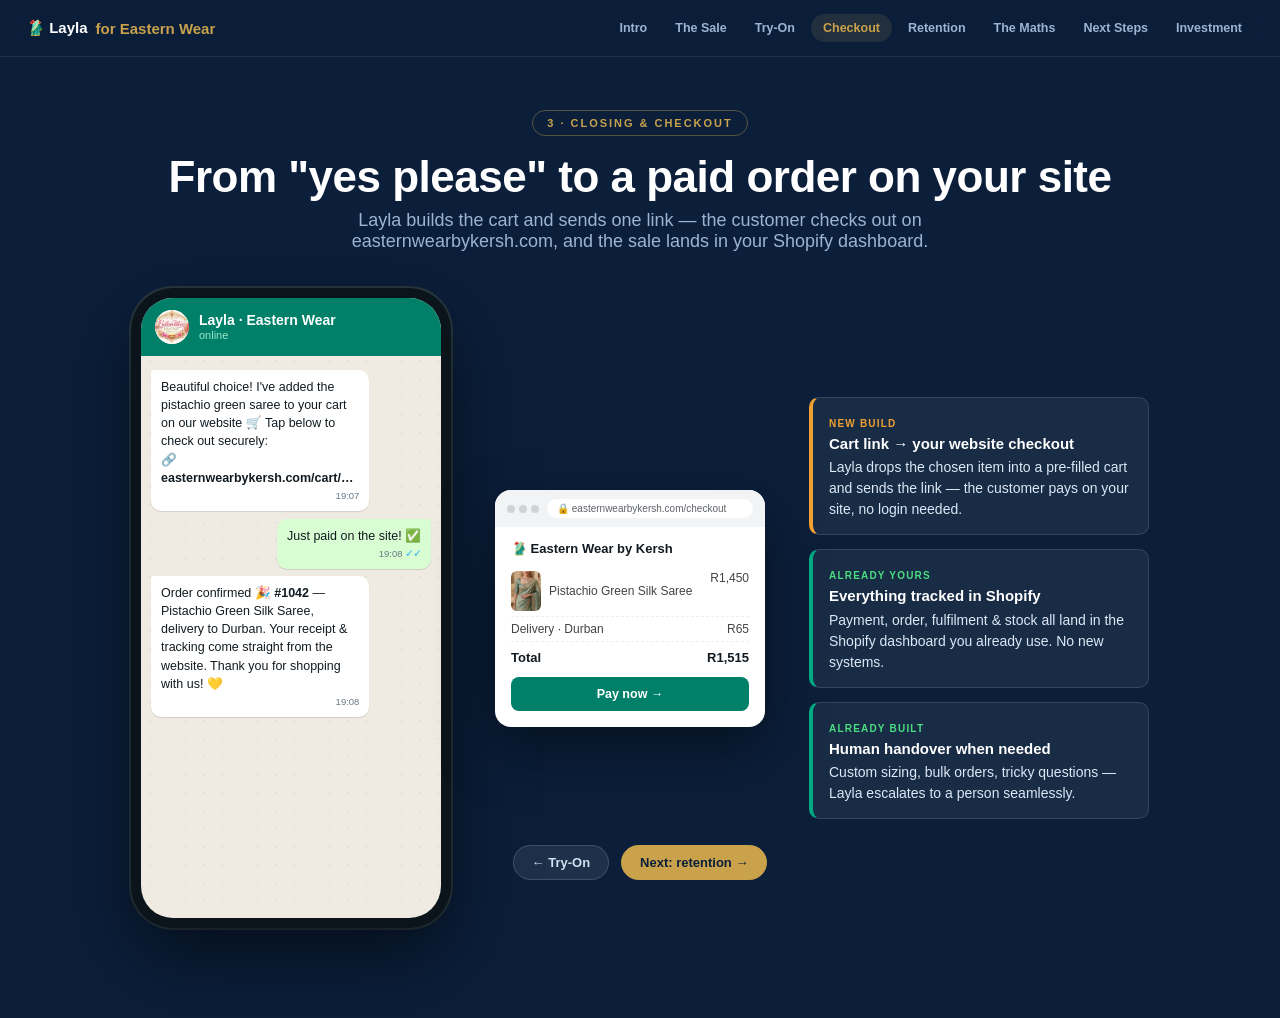
==== commit 18af7ac6: "Distinct images for each role: client logo, fabric detail, model shot - Layla's WhatsApp avatar, fav" ====
--- a/checkout.html
+++ b/checkout.html
@@ -4,7 +4,7 @@
 <meta charset="utf-8" />
 <meta name="viewport" content="width=device-width, initial-scale=1" />
 <title>Checkout — Layla for Eastern Wear</title>
-<link rel="icon" href="products/pistachio-green-saree.jpg" />
+<link rel="icon" href="products/kersh-logo.jpg" />
 <link rel="stylesheet" href="styles.css" />
 </head>
 <body>
@@ -29,7 +29,7 @@
   <p class="sub">Layla builds the cart and sends one link — the customer checks out on easternwearbykersh.com, and the sale lands in your Shopify dashboard.</p>
   <div class="stage">
     <div class="phone"><div class="screen">
-      <div class="wa-header"><div class="wa-avatar"><img src="products/pistachio-green-saree.jpg" alt="Layla"/></div><div><div class="wa-name">Layla · Eastern Wear</div><div class="wa-sub online">online</div></div></div>
+      <div class="wa-header"><div class="wa-avatar"><img src="products/kersh-logo.jpg" alt="Layla"/></div><div><div class="wa-name">Layla · Eastern Wear</div><div class="wa-sub online">online</div></div></div>
       <div class="chat">
         <div class="b in" style="animation-delay:.8s">Beautiful choice! I've added the pistachio green saree to your cart on our website 🛒 Tap below to check out securely:<br/>🔗 <b>easternwearbykersh.com/cart/…</b><span class="t">19:07</span></div>
         <div class="b out" style="animation-delay:2.2s">Just paid on the site! ✅<span class="t">19:08 <span class="tick">✓✓</span></span></div>
@@ -40,7 +40,7 @@
       <div class="bar"><span class="dots3"><i></i><i></i><i></i></span><span class="url">🔒 easternwearbykersh.com/checkout</span></div>
       <div class="body">
         <div class="shop">🥻 Eastern Wear by Kersh</div>
-        <div class="line"><span class="thumb-wrap"><img src="products/pistachio-green-saree.jpg" alt=""/>Pistachio Green Silk Saree</span><span>R1,450</span></div>
+        <div class="line"><span class="thumb-wrap"><img src="products/pistachio-model.jpg" alt=""/>Pistachio Green Silk Saree</span><span>R1,450</span></div>
         <div class="line"><span>Delivery · Durban</span><span>R65</span></div>
         <div class="tot"><span>Total</span><span>R1,515</span></div>
         <div class="pay">Pay now →</div>
